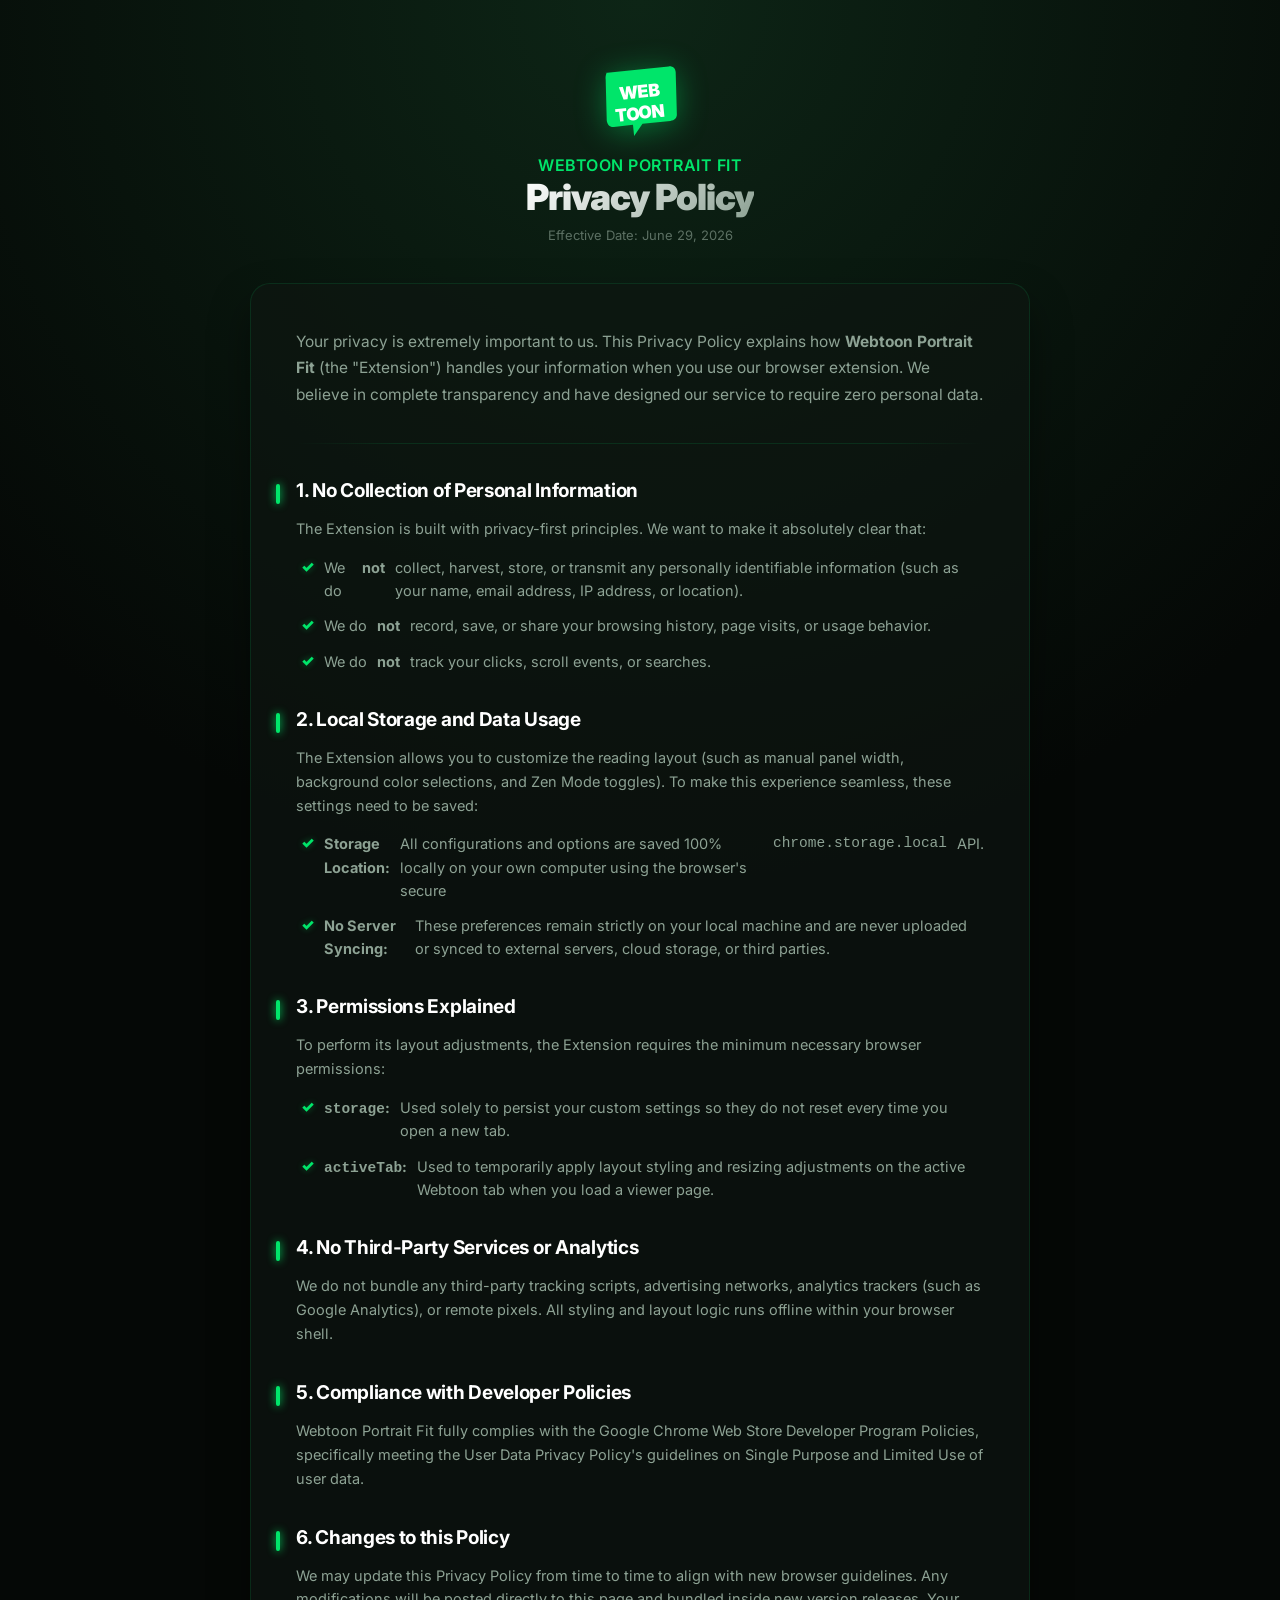
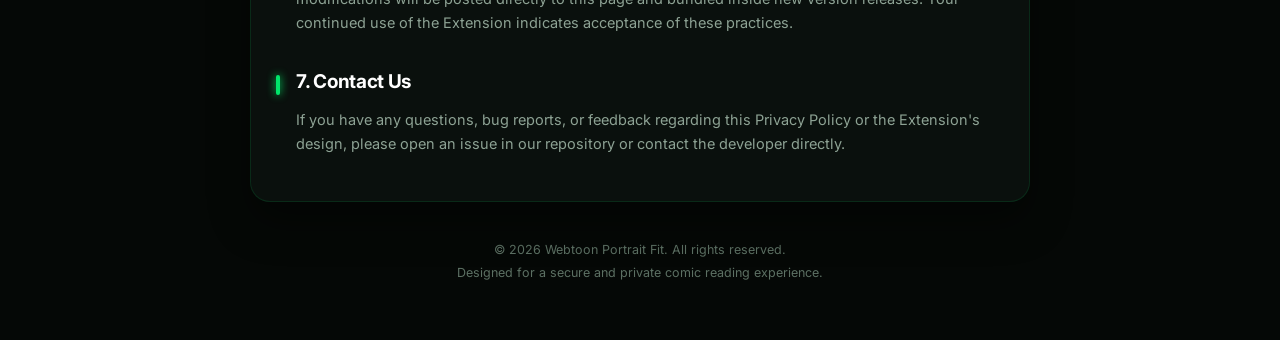
==== index.html @ ccbcb735 "Add files via upload" ====
<!DOCTYPE html>
<html lang="en">
<head>
  <meta charset="UTF-8">
  <meta name="viewport" content="width=device-width, initial-scale=1.0">
  <title>Privacy Policy - Webtoon Portrait Fit</title>
  <link rel="preconnect" href="https://fonts.googleapis.com">
  <link rel="preconnect" href="https://fonts.gstatic.com" crossorigin>
  <link href="https://fonts.googleapis.com/css2?family=Inter:wght@400;500;600;700;900&display=swap" rel="stylesheet">
  <style>
    :root {
      --bg-dark: #050806;
      --bg-card: rgba(14, 22, 17, 0.65);
      --accent-green: #00e56a;
      --accent-green-glow: rgba(0, 229, 106, 0.15);
      --border-subtle: rgba(0, 229, 106, 0.12);
      --text-white: #f0fdf4;
      --text-gray: #8da294;
      --text-dim: #5c7063;
      --transition-smooth: 0.3s cubic-bezier(0.4, 0, 0.2, 1);
    }

    * {
      margin: 0;
      padding: 0;
      box-sizing: border-box;
    }

    body {
      font-family: "Inter", -apple-system, BlinkMacSystemFont, "Segoe UI", sans-serif;
      background: radial-gradient(circle at 50% 0%, #0d2516 0%, #050806 80%) no-repeat fixed;
      background-color: var(--bg-dark);
      color: var(--text-white);
      min-height: 100vh;
      display: flex;
      flex-direction: column;
      align-items: center;
      justify-content: flex-start;
      padding: 60px 20px;
      -webkit-font-smoothing: antialiased;
      -moz-osx-font-smoothing: grayscale;
    }

    /* Page Container */
    .container {
      width: 100%;
      max-width: 780px;
      animation: fadeIn 0.8s cubic-bezier(0.4, 0, 0.2, 1) both;
    }

    /* Header Section */
    .header {
      display: flex;
      flex-direction: column;
      align-items: center;
      text-align: center;
      margin-bottom: 40px;
      gap: 15px;
    }

    .logo-container {
      display: flex;
      align-items: center;
      justify-content: center;
      width: 80px;
      height: 80px;
      filter: drop-shadow(0 4px 15px rgba(0, 229, 106, 0.4));
      transition: transform var(--transition-smooth);
    }

    .logo-container:hover {
      transform: scale(1.1) rotate(-3deg);
    }

    .logo-svg {
      width: 100%;
      height: 100%;
    }

    .header-title-area h1 {
      font-size: 36px;
      font-weight: 900;
      letter-spacing: -1px;
      margin-bottom: 8px;
      background: linear-gradient(135deg, #ffffff, #8da294);
      -webkit-background-clip: text;
      -webkit-text-fill-color: transparent;
      background-clip: text;
    }

    .header-title-area p {
      font-size: 16px;
      color: var(--accent-green);
      font-weight: 600;
      letter-spacing: 0.5px;
      text-transform: uppercase;
    }

    .effective-date {
      font-size: 13px;
      color: var(--text-dim);
      margin-top: 5px;
    }

    /* Main Policy Card */
    .policy-card {
      background: var(--bg-card);
      backdrop-filter: blur(12px);
      -webkit-backdrop-filter: blur(12px);
      border: 1px solid var(--border-subtle);
      border-radius: 20px;
      padding: 45px;
      box-shadow: 0 20px 40px rgba(0, 0, 0, 0.4);
      display: flex;
      flex-direction: column;
      gap: 35px;
      margin-bottom: 40px;
    }

    /* Intro paragraph */
    .intro {
      font-size: 15.5px;
      color: var(--text-gray);
      line-height: 1.7;
    }

    /* Section Styling */
    .section {
      display: flex;
      flex-direction: column;
      gap: 15px;
      position: relative;
    }

    .section::before {
      content: "";
      position: absolute;
      left: -20px;
      top: 5px;
      width: 4px;
      height: 20px;
      background: var(--accent-green);
      border-radius: 2px;
      box-shadow: 0 0 8px var(--accent-green);
    }

    .section h2 {
      font-size: 19px;
      font-weight: 700;
      color: #ffffff;
      letter-spacing: -0.3px;
    }

    .section p {
      font-size: 14.5px;
      color: var(--text-gray);
      line-height: 1.65;
    }

    /* Beautiful custom lists */
    .list {
      display: flex;
      flex-direction: column;
      gap: 12px;
      list-style: none;
      padding-left: 5px;
    }

    .list li {
      font-size: 14.5px;
      color: var(--text-gray);
      line-height: 1.6;
      display: flex;
      align-items: flex-start;
      gap: 10px;
    }

    .list li::before {
      content: "✓";
      color: var(--accent-green);
      font-weight: 900;
      font-size: 15px;
      line-height: 1.4;
      text-shadow: 0 0 6px rgba(0, 229, 106, 0.4);
    }

    /* Divider */
    .divider {
      height: 1px;
      background: linear-gradient(90deg, transparent, var(--border-subtle) 15%, var(--border-subtle) 85%, transparent);
    }

    /* Footer styling */
    .footer {
      text-align: center;
      font-size: 12.5px;
      color: var(--text-dim);
      display: flex;
      flex-direction: column;
      gap: 8px;
    }

    .footer a {
      color: var(--text-gray);
      text-decoration: none;
      transition: color var(--transition-smooth);
      font-weight: 500;
    }

    .footer a:hover {
      color: var(--accent-green);
      text-shadow: 0 0 6px var(--accent-green-glow);
    }

    /* Animations */
    @keyframes fadeIn {
      from {
        opacity: 0;
        transform: translateY(15px);
      }
      to {
        opacity: 1;
        transform: translateY(0);
      }
    }

    /* Responsive adjustments */
    @media (max-width: 600px) {
      body {
        padding: 40px 15px;
      }
      .policy-card {
        padding: 25px 20px;
      }
      .header-title-area h1 {
        font-size: 28px;
      }
      .section::before {
        left: -15px;
      }
    }
  </style>
</head>
<body>

  <div class="container">
    <!-- Header -->
    <div class="header">
      <div class="logo-container">
        <svg xmlns="http://www.w3.org/2000/svg" viewBox="0 0 100 100" class="logo-svg">
          <g transform="rotate(-6, 50, 50)">
            <path d="M10,12 L90,12 C95,12 98,15 98,20 L94,72 C94,77 90,80 85,80 L50,80 L38,94 L38,80 L14,80 C9,80 6,76 6,71 L10,20 C10,15 12,12 12,12 Z" fill="#00e56a" />
            <text x="50" y="42" font-family="'Inter', -apple-system, sans-serif" font-weight="900" font-size="22" fill="#ffffff" text-anchor="middle" dominant-baseline="middle" letter-spacing="-0.5">WEB</text>
            <text x="48" y="68" font-family="'Inter', -apple-system, sans-serif" font-weight="900" font-size="22" fill="#ffffff" text-anchor="middle" dominant-baseline="middle" letter-spacing="-0.5">TOON</text>
          </g>
        </svg>
      </div>
      <div class="header-title-area">
        <p>Webtoon Portrait Fit</p>
        <h1>Privacy Policy</h1>
        <div class="effective-date">Effective Date: June 29, 2026</div>
      </div>
    </div>

    <!-- Policy Content Card -->
    <div class="policy-card">
      
      <p class="intro">
        Your privacy is extremely important to us. This Privacy Policy explains how <strong>Webtoon Portrait Fit</strong> (the "Extension") handles your information when you use our browser extension. We believe in complete transparency and have designed our service to require zero personal data.
      </p>

      <div class="divider"></div>

      <!-- Section 1 -->
      <div class="section">
        <h2>1. No Collection of Personal Information</h2>
        <p>The Extension is built with privacy-first principles. We want to make it absolutely clear that:</p>
        <ul class="list">
          <li>We do <strong>not</strong> collect, harvest, store, or transmit any personally identifiable information (such as your name, email address, IP address, or location).</li>
          <li>We do <strong>not</strong> record, save, or share your browsing history, page visits, or usage behavior.</li>
          <li>We do <strong>not</strong> track your clicks, scroll events, or searches.</li>
        </ul>
      </div>

      <!-- Section 2 -->
      <div class="section">
        <h2>2. Local Storage and Data Usage</h2>
        <p>The Extension allows you to customize the reading layout (such as manual panel width, background color selections, and Zen Mode toggles). To make this experience seamless, these settings need to be saved:</p>
        <ul class="list">
          <li><strong>Storage Location:</strong> All configurations and options are saved 100% locally on your own computer using the browser's secure <code>chrome.storage.local</code> API.</li>
          <li><strong>No Server Syncing:</strong> These preferences remain strictly on your local machine and are never uploaded or synced to external servers, cloud storage, or third parties.</li>
        </ul>
      </div>

      <!-- Section 3 -->
      <div class="section">
        <h2>3. Permissions Explained</h2>
        <p>To perform its layout adjustments, the Extension requires the minimum necessary browser permissions:</p>
        <ul class="list">
          <li><strong><code>storage</code>:</strong> Used solely to persist your custom settings so they do not reset every time you open a new tab.</li>
          <li><strong><code>activeTab</code>:</strong> Used to temporarily apply layout styling and resizing adjustments on the active Webtoon tab when you load a viewer page.</li>
        </ul>
      </div>

      <!-- Section 4 -->
      <div class="section">
        <h2>4. No Third-Party Services or Analytics</h2>
        <p>We do not bundle any third-party tracking scripts, advertising networks, analytics trackers (such as Google Analytics), or remote pixels. All styling and layout logic runs offline within your browser shell.</p>
      </div>

      <!-- Section 5 -->
      <div class="section">
        <h2>5. Compliance with Developer Policies</h2>
        <p>Webtoon Portrait Fit fully complies with the Google Chrome Web Store Developer Program Policies, specifically meeting the User Data Privacy Policy's guidelines on Single Purpose and Limited Use of user data.</p>
      </div>

      <!-- Section 6 -->
      <div class="section">
        <h2>6. Changes to this Policy</h2>
        <p>We may update this Privacy Policy from time to time to align with new browser guidelines. Any modifications will be posted directly to this page and bundled inside new version releases. Your continued use of the Extension indicates acceptance of these practices.</p>
      </div>

      <!-- Section 7 -->
      <div class="section">
        <h2>7. Contact Us</h2>
        <p>If you have any questions, bug reports, or feedback regarding this Privacy Policy or the Extension's design, please open an issue in our repository or contact the developer directly.</p>
      </div>

    </div>

    <!-- Footer -->
    <div class="footer">
      <div>&copy; 2026 Webtoon Portrait Fit. All rights reserved.</div>
      <div>Designed for a secure and private comic reading experience.</div>
    </div>
  </div>

</body>
</html>
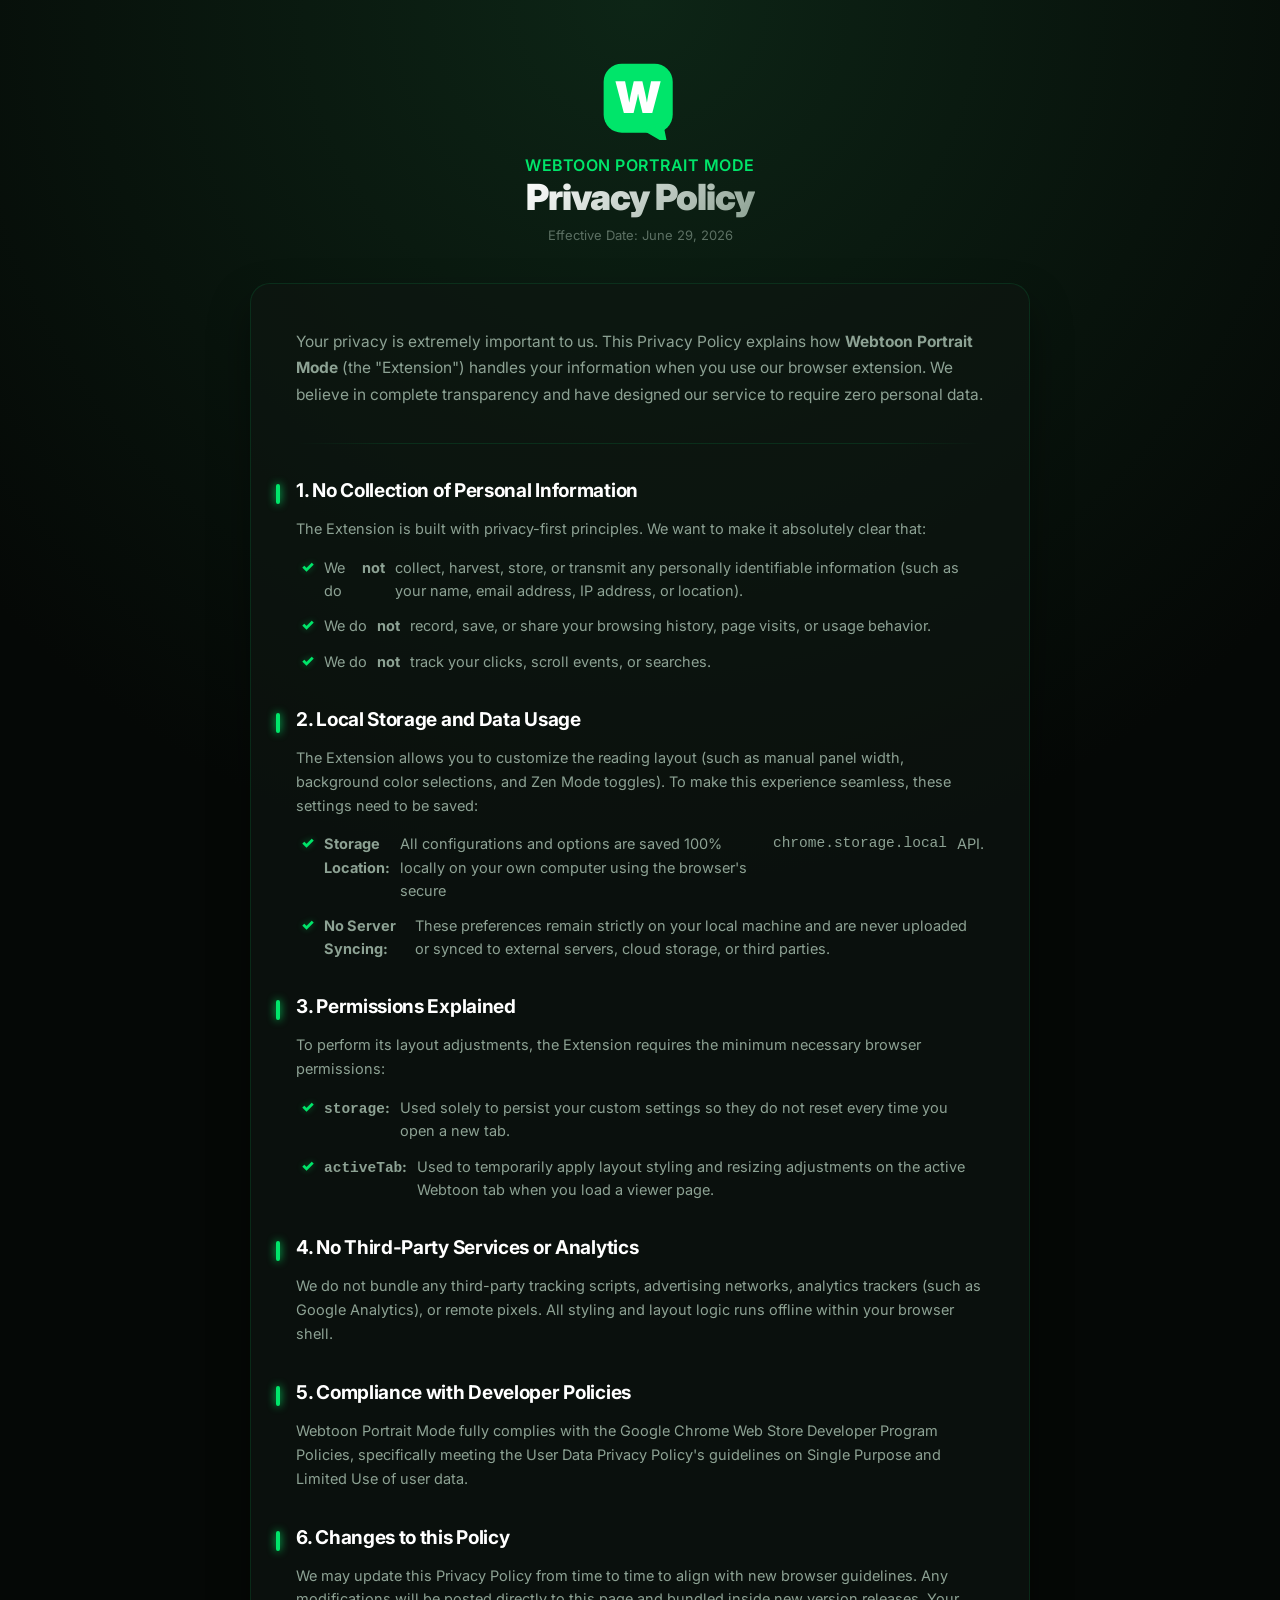
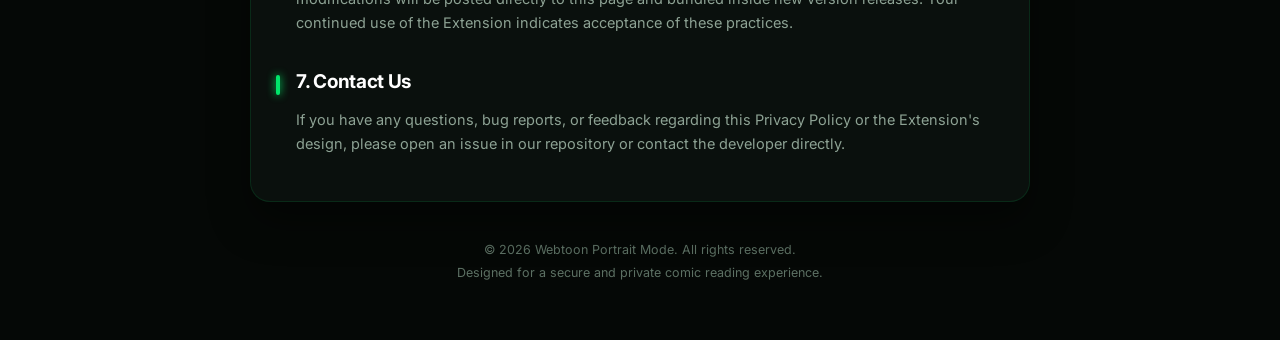
==== commit 56784f42: "Add files via upload" ====
--- a/index.html
+++ b/index.html
@@ -3,7 +3,7 @@
 <head>
   <meta charset="UTF-8">
   <meta name="viewport" content="width=device-width, initial-scale=1.0">
-  <title>Privacy Policy - Webtoon Portrait Fit</title>
+  <title>Privacy Policy - Webtoon Portrait Mode</title>
   <link rel="preconnect" href="https://fonts.googleapis.com">
   <link rel="preconnect" href="https://fonts.gstatic.com" crossorigin>
   <link href="https://fonts.googleapis.com/css2?family=Inter:wght@400;500;600;700;900&display=swap" rel="stylesheet">
@@ -64,7 +64,6 @@
       justify-content: center;
       width: 80px;
       height: 80px;
-      filter: drop-shadow(0 4px 15px rgba(0, 229, 106, 0.4));
       transition: transform var(--transition-smooth);
     }
 
@@ -247,16 +246,14 @@
     <!-- Header -->
     <div class="header">
       <div class="logo-container">
-        <svg xmlns="http://www.w3.org/2000/svg" viewBox="0 0 100 100" class="logo-svg">
-          <g transform="rotate(-6, 50, 50)">
-            <path d="M10,12 L90,12 C95,12 98,15 98,20 L94,72 C94,77 90,80 85,80 L50,80 L38,94 L38,80 L14,80 C9,80 6,76 6,71 L10,20 C10,15 12,12 12,12 Z" fill="#00e56a" />
-            <text x="50" y="42" font-family="'Inter', -apple-system, sans-serif" font-weight="900" font-size="22" fill="#ffffff" text-anchor="middle" dominant-baseline="middle" letter-spacing="-0.5">WEB</text>
-            <text x="48" y="68" font-family="'Inter', -apple-system, sans-serif" font-weight="900" font-size="22" fill="#ffffff" text-anchor="middle" dominant-baseline="middle" letter-spacing="-0.5">TOON</text>
-          </g>
+        <svg xmlns="http://www.w3.org/2000/svg" viewBox="0 0 44 44" class="logo-svg">
+          <rect x="2" y="2" width="38" height="38" rx="10" fill="#00e56a" />
+          <path d="M 24 38 L 36 45 L 34 35 Z" fill="#00e56a" stroke="#00e56a" stroke-width="1.5" stroke-linejoin="round" />
+          <text x="21" y="29" font-family="'Inter', -apple-system, sans-serif" font-weight="900" font-size="24" fill="#ffffff" text-anchor="middle">W</text>
         </svg>
       </div>
       <div class="header-title-area">
-        <p>Webtoon Portrait Fit</p>
+        <p>Webtoon Portrait Mode</p>
         <h1>Privacy Policy</h1>
         <div class="effective-date">Effective Date: June 29, 2026</div>
       </div>
@@ -266,7 +263,7 @@
     <div class="policy-card">
       
       <p class="intro">
-        Your privacy is extremely important to us. This Privacy Policy explains how <strong>Webtoon Portrait Fit</strong> (the "Extension") handles your information when you use our browser extension. We believe in complete transparency and have designed our service to require zero personal data.
+        Your privacy is extremely important to us. This Privacy Policy explains how <strong>Webtoon Portrait Mode</strong> (the "Extension") handles your information when you use our browser extension. We believe in complete transparency and have designed our service to require zero personal data.
       </p>
 
       <div class="divider"></div>
@@ -311,7 +308,7 @@
       <!-- Section 5 -->
       <div class="section">
         <h2>5. Compliance with Developer Policies</h2>
-        <p>Webtoon Portrait Fit fully complies with the Google Chrome Web Store Developer Program Policies, specifically meeting the User Data Privacy Policy's guidelines on Single Purpose and Limited Use of user data.</p>
+        <p>Webtoon Portrait Mode fully complies with the Google Chrome Web Store Developer Program Policies, specifically meeting the User Data Privacy Policy's guidelines on Single Purpose and Limited Use of user data.</p>
       </div>
 
       <!-- Section 6 -->
@@ -330,7 +327,7 @@
 
     <!-- Footer -->
     <div class="footer">
-      <div>&copy; 2026 Webtoon Portrait Fit. All rights reserved.</div>
+      <div>&copy; 2026 Webtoon Portrait Mode. All rights reserved.</div>
       <div>Designed for a secure and private comic reading experience.</div>
     </div>
   </div>
